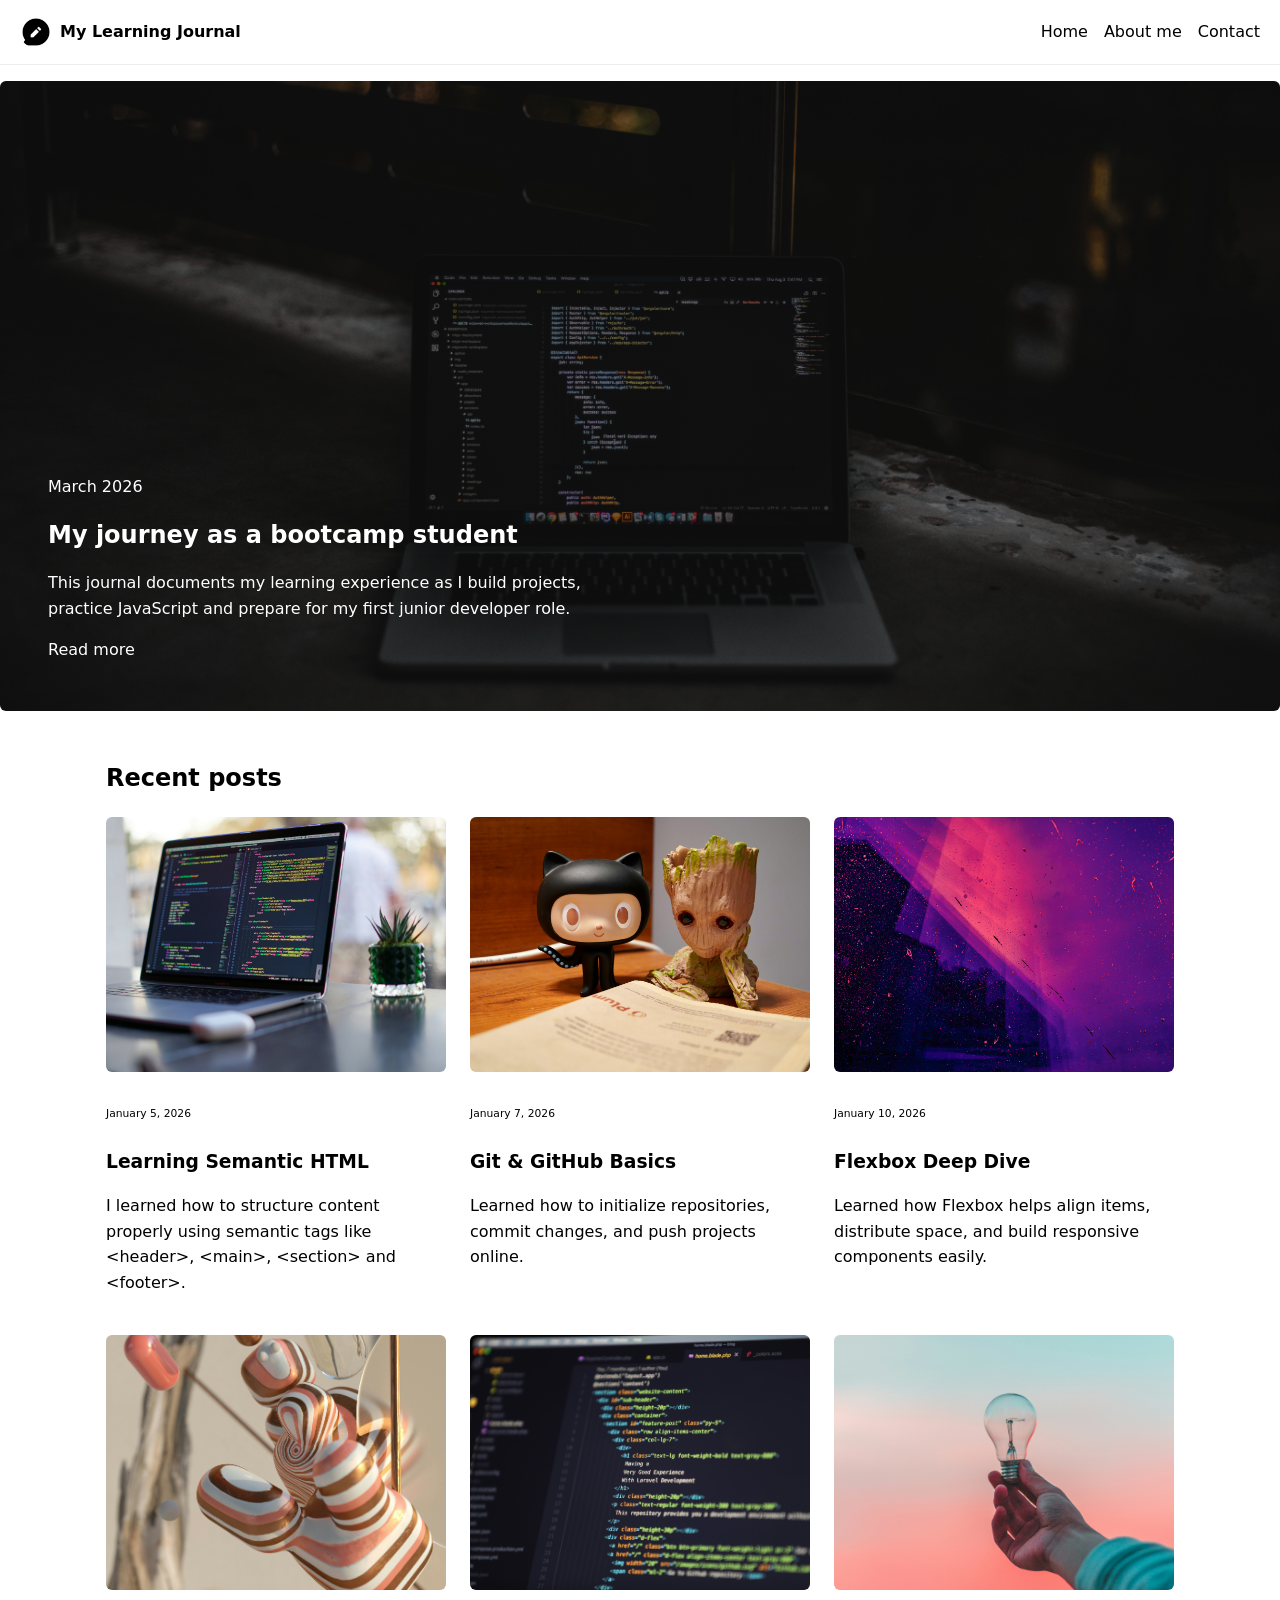
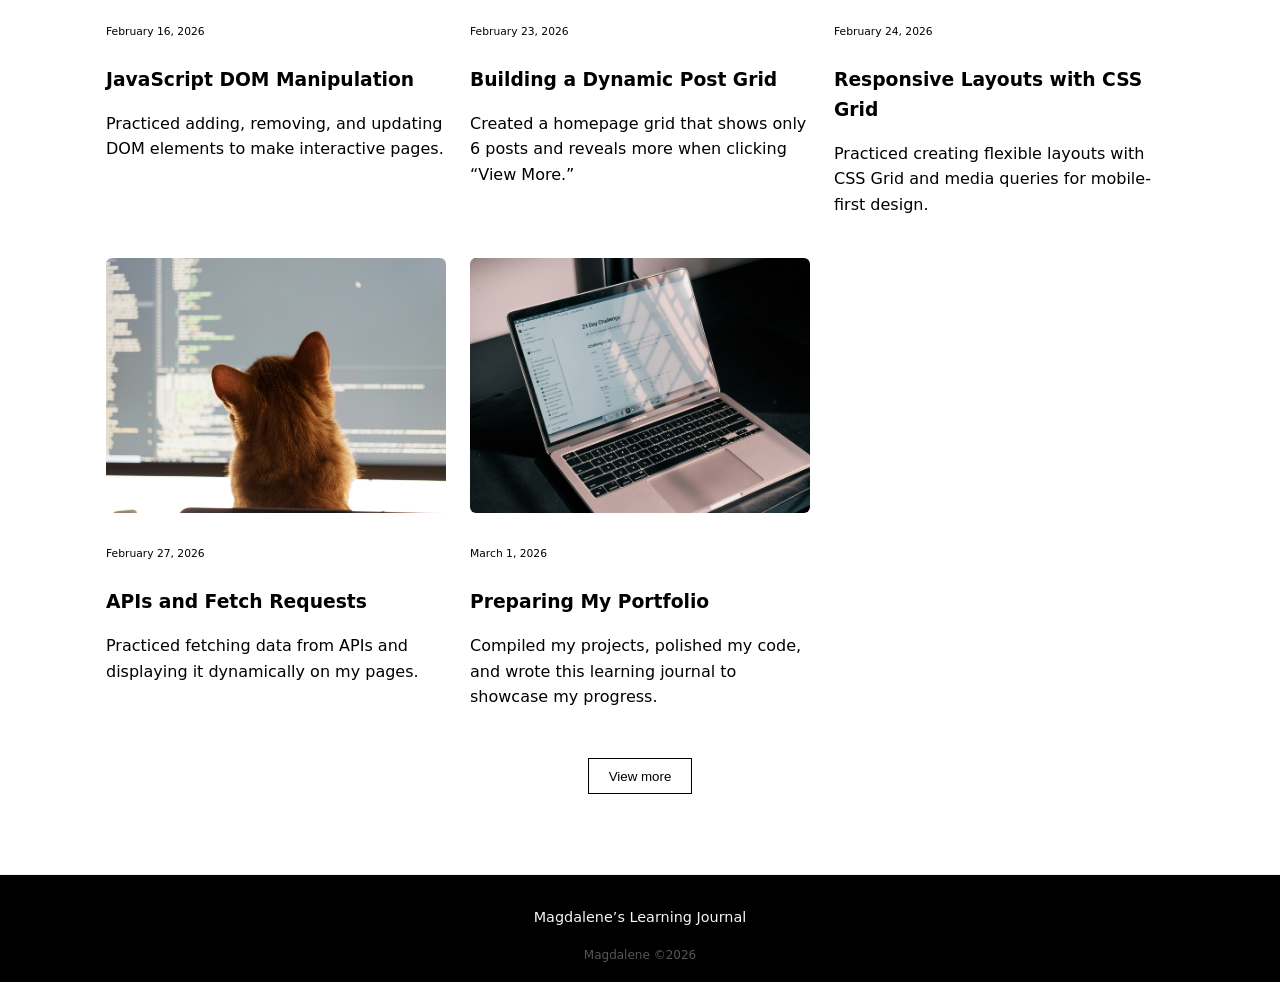
==== index.html @ b5661e50 "Add files via upload" ====
<!DOCTYPE html>
<html lang="en">
<head>
<meta charset="UTF-8">
<meta name="viewport" content="width=device-width, initial-scale=1.0">
<title>My Learning Journal</title>
<link rel="stylesheet" href="css/index.css">
</head>
<body>

<header class="site-header">
    <div class="brand">
        <img src="images/logo.png" class="logo" alt="">
        <span>My Learning Journal</span>
    </div>

    <button class="menu-btn">☰</button>

    <nav class="nav">
        <a href="index.html">Home</a>
        <a href="about.html">About me</a>
        <a href="contact.html">Contact</a>
    </nav>
</header>

<main>
       <!-- hero here -->
<section class="hero">

    <div class="hero-content">
        <p class="date">March 2026</p>
        <h1>My journey as a bootcamp student</h1>
        <p>
            This journal documents my learning experience as I build projects,
            practice JavaScript and prepare for my first junior developer role.
        </p>
        <a href="post.html" class="read-more">Read more</a>
    </div>

</section>

<section class="posts">
    <h2>Recent posts</h2>

    <div class="post-grid" id="postGrid">

        <!-- 1 -->
        <a href="post.html" class="post-link">
            <article class="post-card">
                <img src="images/blog1.jpg" alt="">
                <h6>January 5, 2026</h6>
                <h3>Learning Semantic HTML</h3>
                <p>I learned how to structure content properly using semantic tags like &lt;header&gt;, &lt;main&gt;, &lt;section&gt; and &lt;footer&gt;.</p>
            </article>
        </a>

        <!-- 2 -->
        <a href="post.html" class="post-link">
            <article class="post-card">
                <img src="images/blog2.jpg" alt="">
                <h6>January 7, 2026</h6>
                <h3>Git & GitHub Basics</h3>
                <p>Learned how to initialize repositories, commit changes, and push projects online.</p>
            </article>
        </a>

        <!-- 3 -->
        <a href="post.html" class="post-link">
            <article class="post-card">
                <img src="images/blog3.jpg" alt="">
                <h6>January 10, 2026</h6>
                <h3>Flexbox Deep Dive</h3>
                <p>Learned how Flexbox helps align items, distribute space, and build responsive components easily.</p>
            </article>
        </a>

        <!-- 4 -->
        <a href="post.html" class="post-link">
            <article class="post-card">
                <img src="images/blog4.jpg" alt="">
                <h6>February 16, 2026</h6>
                <h3>JavaScript DOM Manipulation</h3>
                <p>Practiced adding, removing, and updating DOM elements to make interactive pages.</p>
            </article>
        </a>

        <!-- 5 -->
        <a href="post.html" class="post-link">
            <article class="post-card">
                <img src="images/blog5.jpg" alt="">
                <h6>February 23, 2026</h6>
                <h3>Building a Dynamic Post Grid</h3>
                <p>Created a homepage grid that shows only 6 posts and reveals more when clicking “View More.”</p>
            </article>
        </a>

        <!-- 6 -->
        <a href="post.html" class="post-link">
            <article class="post-card">
                <img src="images/blog6.jpg" alt="">
                <h6>February 24, 2026</h6>
                <h3>Responsive Layouts with CSS Grid</h3>
                <p>Practiced creating flexible layouts with CSS Grid and media queries for mobile-first design.</p>   
            </article>
        </a>

        <!-- 7 -->
        <a href="post.html" class="post-link">
            <article class="post-card">
                <img src="images/blog7.jpg" alt="">
                <h6>February 27, 2026</h6>
                <h3>APIs and Fetch Requests</h3>
                <p>Practiced fetching data from APIs and displaying it dynamically on my pages.</p>
            </article>
        </a>

        <!-- 8 -->
        <a href="post.html" class="post-link">
            <article class="post-card">
                <img src="images/blog8.jpg" alt="">
                <h6>March 1, 2026</h6>
                <h3>Preparing My Portfolio</h3>
                <p>Compiled my projects, polished my code, and wrote this learning journal to showcase my progress.</p>
            </article>
        </a>

    </div>

    <button id="viewMoreBtn" class="view-more">View more</button>
</section>

</main>

<footer class="site-footer">
    <p>Magdalene’s Learning Journal</p>
    <small class="copy">Magdalene ©2026</small>
</footer>

<script src="C:\Users\User\Desktop\Projects\My Learning Journel\index.js"></script>
</body>
</html>
---- css/index.css ----
*{
    box-sizing:border-box;
}


html, body {
    height: 100%;
}
 
body{
    margin:0;
    font-family:system-ui,sans-serif;
    line-height:1.6;
    display: flex;
    flex-direction: column;
    
}

a{
    text-decoration:none;
    color:inherit;
}

/* header */

.site-header{
    display:flex;
    justify-content:space-between;
    align-items:center;
    padding:1rem 1.25rem;
    background:#fff;
    border-bottom:1px solid #eee;
    position:sticky;
    top:0;
    z-index:1000;
}

.brand{
    display:flex;
    align-items:center;
    gap:.5rem;
    font-weight:650;
}

.logo{
    width:32px;
    height:32px;
    border-radius:50%;
    object-fit:cover;
}

.menu-btn{
    font-size:1.6rem;
    background:none;
    border:none;
}

.nav{
    position:absolute;
    top:64px;
    right:1rem;
    background:#fff;
    padding:1rem;
    display:none;
    flex-direction:column;
    gap:.5rem;
    border:1px solid #eee;
    font-weight: 500;
    cursor: pointer;
}

.nav.show{
    display:flex;
}

/* Navbar hover effect */
.nav a {
    transition: color 0.3s, transform 0.2s;
}

.nav a:hover {
    color: gray;
    transform: translateY(-2px);
    font-size: medium;
}



/* layout */

main{
    padding:1rem;
    max-width:1100px;
    margin:auto;
    flex: 1;
}

/* hero */

.hero{
    width: 100%;
    min-height:60vh;
    background-image:
        linear-gradient(
            rgba(0,0,0,.55),
            rgba(0,0,0,.55)
        ),
        url("../images/landing.jpg");

    background-size:cover;
    background-position:center;
    display:flex;
    align-items:flex-end;
    padding:1.5rem;
    border-radius:6px;

    width:100vw;
    margin-left:50%;
    transform:translateX(-50%);
}

.hero-content{
    color:#fff;
    max-width:600px;
}

.hero-content h1{
    margin:.4rem 0;
}

/* posts */

.posts{
    margin-top:3rem;
}

.post-grid{
    display:grid;
    grid-template-columns:1fr;
    gap:1.5rem;
}

.post-card{
    transition: transform 0.2s ease-in-out;
}

.post-card img{
    width:100%;
    aspect-ratio:4/3;
    object-fit:cover;
    border-radius:6px;
}

.post-card h3{
    margin:.5rem 0 .2rem;
}

.post-card h6{
    font-weight: 400;
}

.post-card:hover {
    transform: translateY(-2px);
}


/* View More button hover */



.view-more{
    transition: background-color 0.3s, color 0.3s, transform 0.2s;
    margin:2rem auto 0;
    display:block;
    padding:.6rem 1.2rem;
    border:1px solid #000;
    background: #fff;
    cursor:pointer;
}

.view-more:hover {
    background: grey;
    color: #fff;
    transform: translateY(-2px);
}




/* article page */

.full-article img{
    width:100%;
    border-radius:6px;
    margin:1rem 0;
}

/* about */

.about-me{
    text-align:center;
}

.about-me img{
    width:140px;
    height:140px;
    border-radius:50%;
    object-fit:cover;
    margin-bottom:1rem;
}

.intro{
    display:flex;
    gap:1rem;
    align-items:flex-start;
    margin-top:1.5rem;
}

.intro-avatar{
    width:90px;
    height:90px;
    border-radius:50%;
    object-fit:cover;
    flex-shrink:0;
}

.intro-text h1{
    font-size:1.2rem;
    margin:0 0 .4rem;
}

.about-content{
    margin-top:2rem;
    max-width:700px;
}

.about-content h3{
    margin-top:1.5rem;
    margin-bottom:.3rem;
}

/* contact */

.contact-page h1 {
    text-align: center;
    margin-bottom: 1.5rem;
    font-size: 1.8rem;
}

.contact-list{
    list-style:none;
    padding:0;
    max-width: 600px;
    margin: 0 auto;
    background: #f9f9f9;
    border-radius: 8px;
    padding: 2rem;
    box-shadow: 0 2px 8px rgba(0,0,0,0.1);
}

.contact-list li{
    margin-bottom: 1rem;
    font-size: 1rem;
}

.contact-list a {
    color: #0077cc;
    text-decoration: underline;
}

.contact-card {
    max-width: 600px;
    margin: 3rem auto;
    padding: 2rem;
    background: #fff;
    border-radius: 10px;
    box-shadow: 0 4px 10px rgba(0,0,0,0.08);
    text-align: center;
}

.contact-card a {
    color: #0077ff;
    text-decoration: none;
}

.contact-card a:hover {
    text-decoration: underline;
}

/* footer */

.site-footer{
    margin-top:4rem;
    text-align:center;
    padding: 1rem;
    border-top:1px solid #eee;
    background-color: black;
    color: whitesmoke;

    font-size: 0.9rem;
}


 .site-footer small {
    margin: 0;
    color: #555;
}

/* desktop */

@media (min-width:700px){

    .menu-btn{
        display:none;
    }

    .nav{
        position:static;
        display:flex;
        flex-direction:row;
        border:none;
        padding:0;
        gap:1rem;
    }

    .featured{
        display:grid;
        grid-template-columns:1.3fr 1fr;
        gap:2rem;
        align-items:center;
    }

    .post-grid{
        grid-template-columns:repeat(3,1fr);
    }

    .hero{
        min-height:70vh;
        padding:3rem;
    }

    .intro{
        gap:2rem;
    }

    .intro-avatar{
        width:120px;
        height:120px;
    }

    .intro-text h1{
        font-size:1.6rem;
    }


}
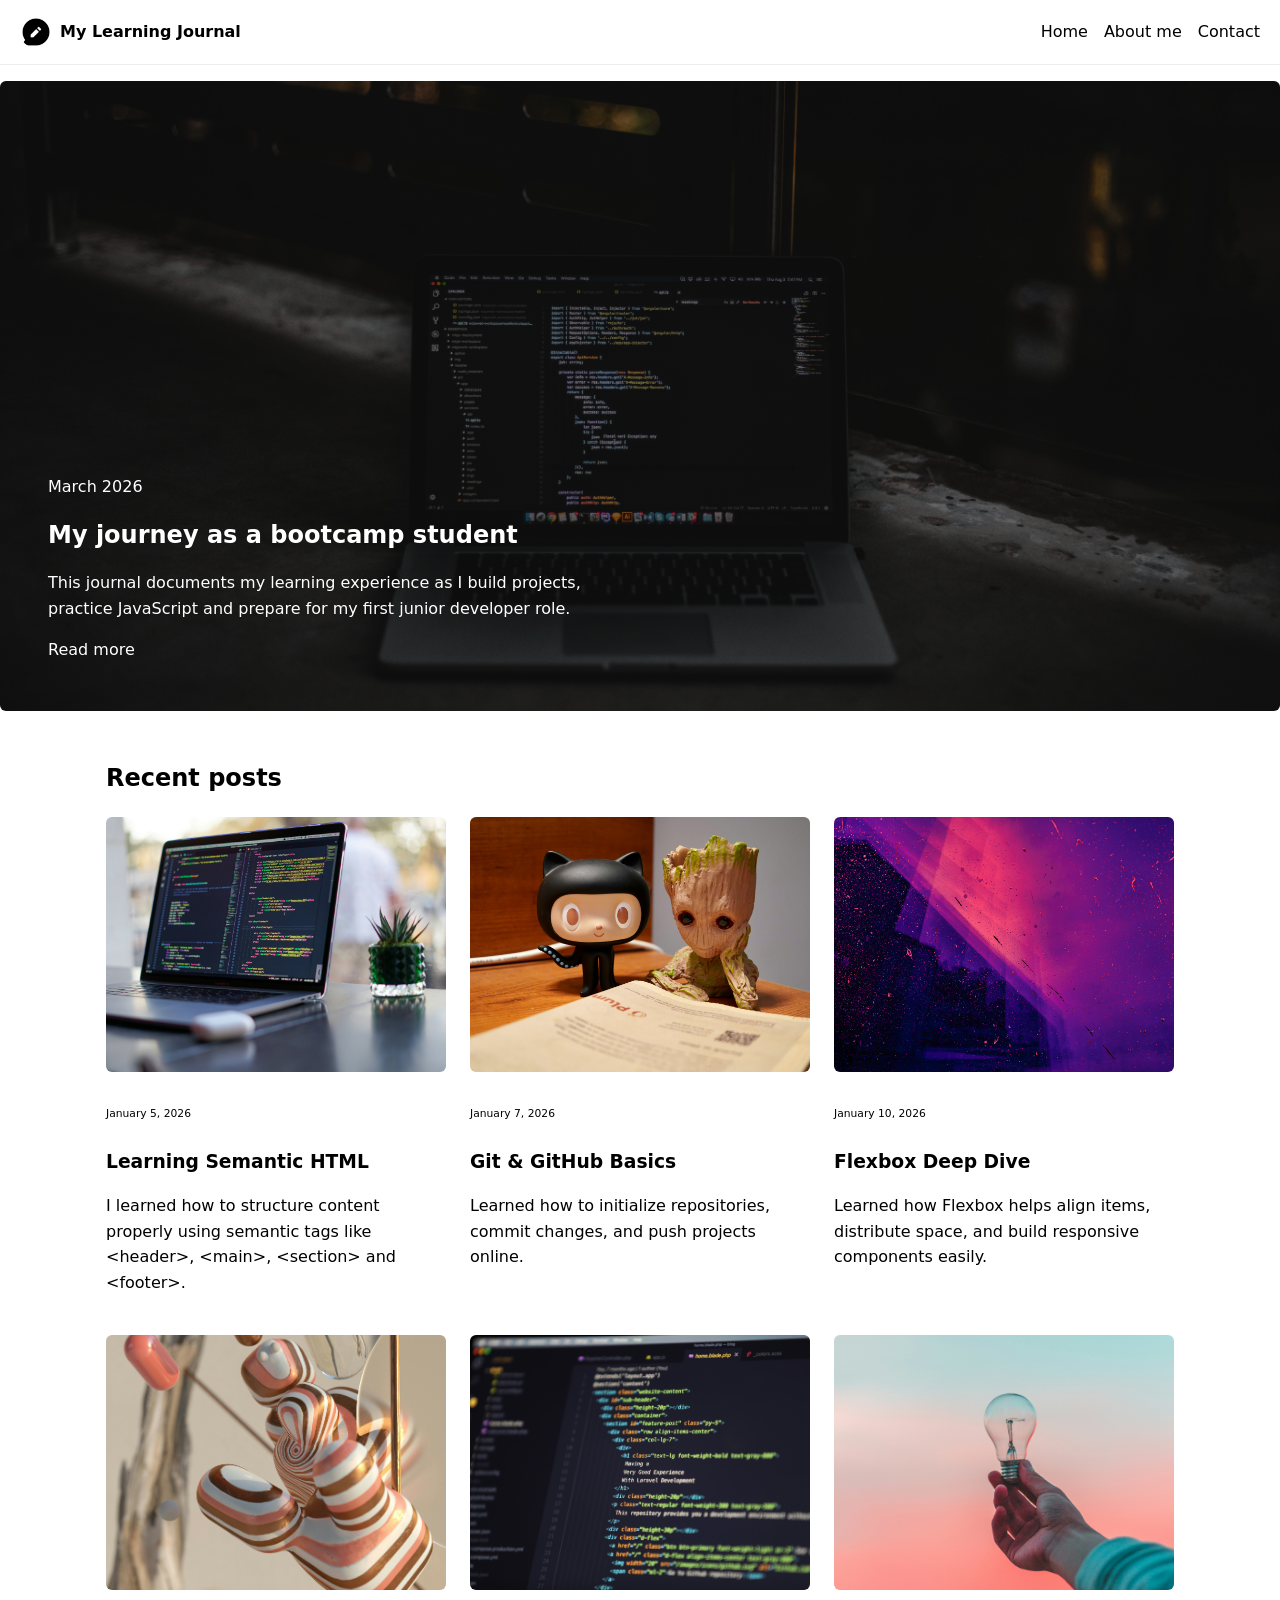
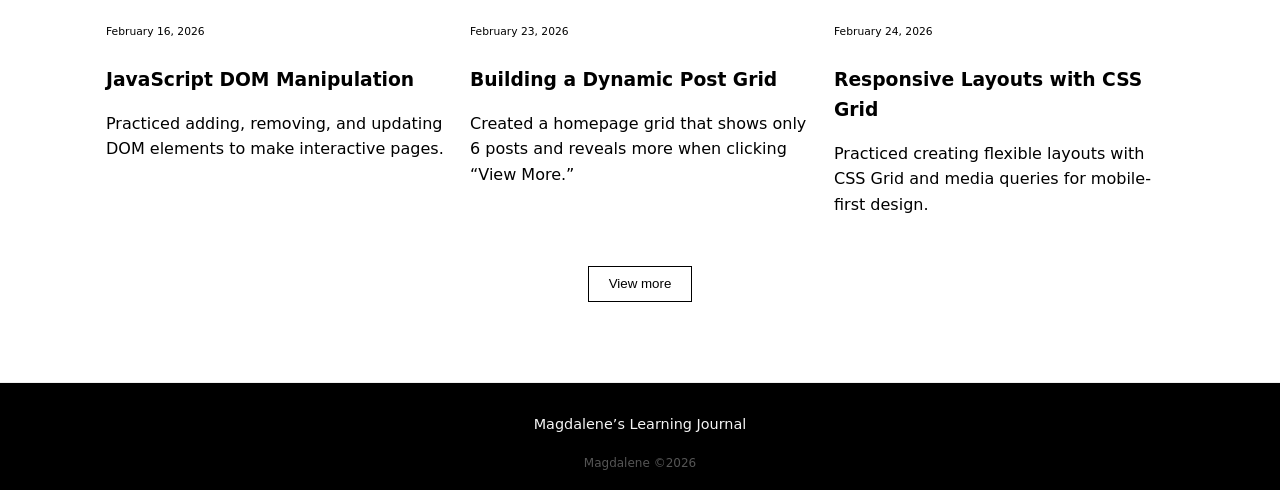
==== commit 198e99cd: "Update index.html" ====
--- a/index.html
+++ b/index.html
@@ -137,6 +137,7 @@
     <small class="copy">Magdalene ©2026</small>
 </footer>
 
-<script src="C:\Users\User\Desktop\Projects\My Learning Journel\index.js"></script>
+<script src="index.js"></script>
 </body>
-</html>+
+</html>
